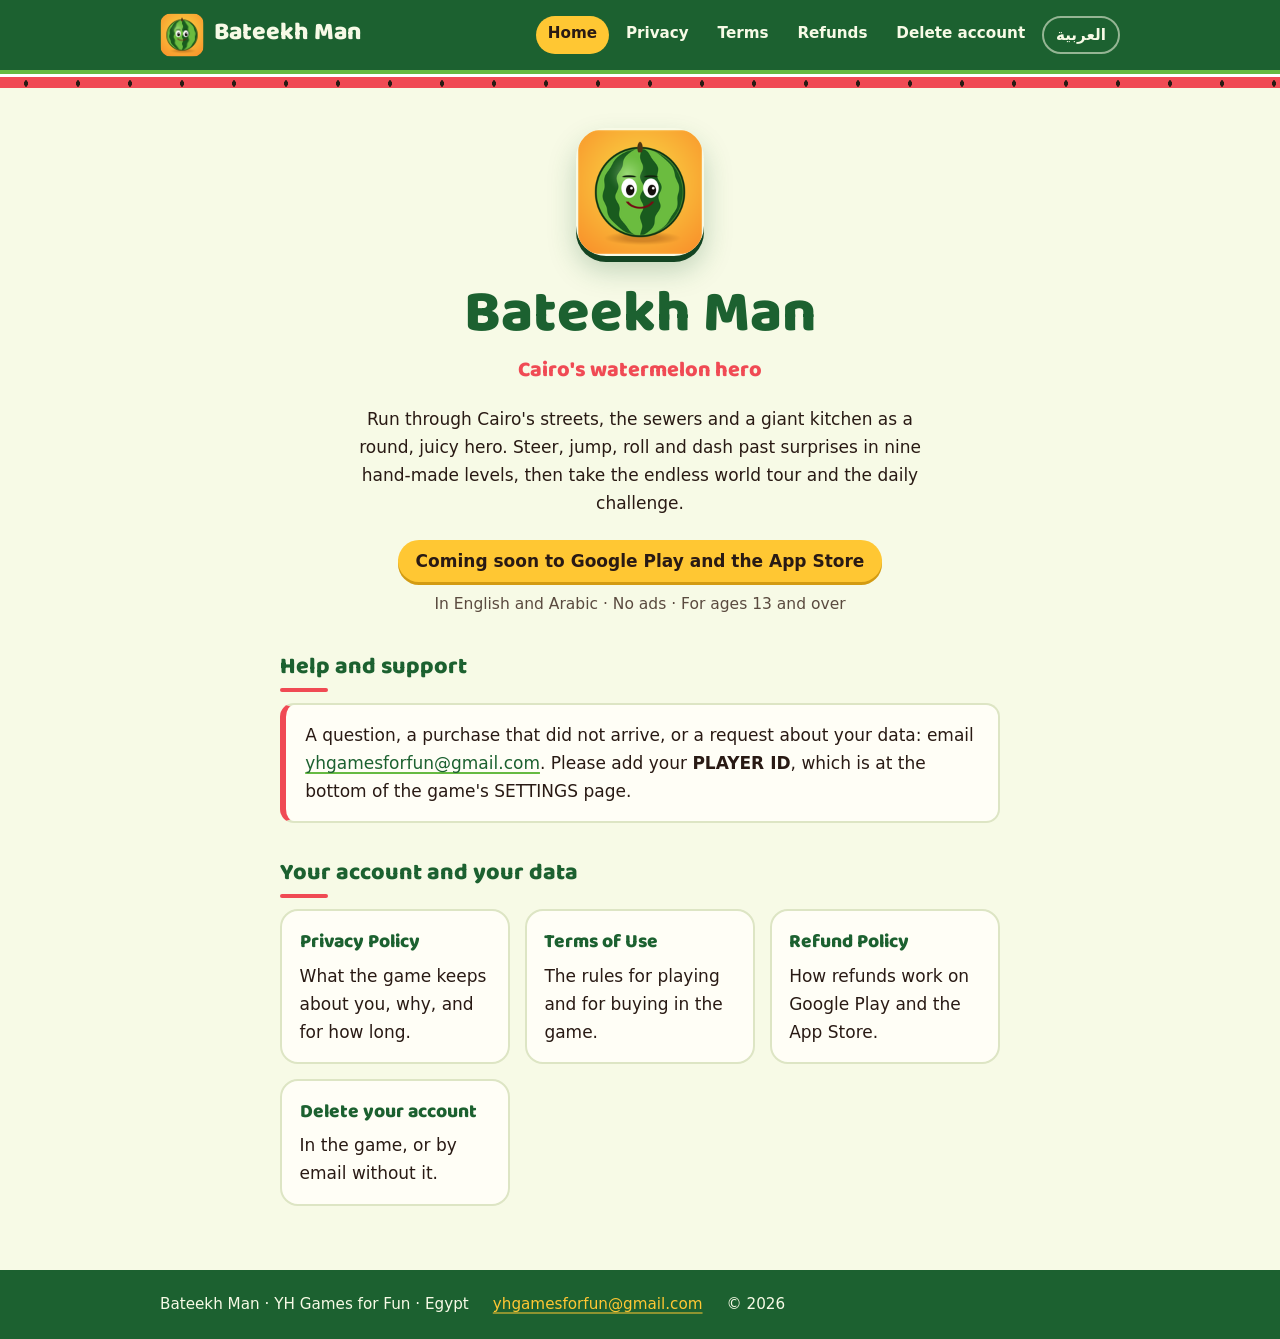
==== index.html @ d16fdac5 "Bateekh Man website: home, privacy, terms, refunds and account deletion (English and Arabic)" ====
<!doctype html>
<!-- Bateekh Man's home page (written by hand; the legal pages are built by Site/publish.py). Keep ar/index.html saying the same. -->
<html lang="en" dir="ltr">
<head>
<meta charset="utf-8">
<meta name="viewport" content="width=device-width, initial-scale=1">
<meta http-equiv="Content-Security-Policy" content="default-src 'none'; style-src 'self'; font-src 'self'; img-src 'self'; base-uri 'none'; form-action 'none'">
<meta name="referrer" content="no-referrer">
<title>Bateekh Man · Cairo's watermelon hero</title>
<meta name="description" content="Bateekh Man is a runner game from Egypt: run Cairo's streets, the sewers and a giant kitchen as a watermelon hero. Support, privacy and account deletion.">
<meta name="theme-color" content="#1c6130">
<link rel="canonical" href="https://youssef-haitham.github.io/bateekhman/">
<link rel="alternate" hreflang="en" href="https://youssef-haitham.github.io/bateekhman/">
<link rel="alternate" hreflang="ar" href="https://youssef-haitham.github.io/bateekhman/ar/">
<link rel="alternate" hreflang="x-default" href="https://youssef-haitham.github.io/bateekhman/">
<link rel="icon" type="image/png" sizes="32x32" href="img/favicon-32.png">
<link rel="apple-touch-icon" href="img/icon-192.png">
<link rel="stylesheet" href="style.css">
</head>
<body>
<a class="skip" href="#main">Skip to content</a>
<header class="top">
  <div class="top-in">
    <a class="brand" href="index.html"><img src="img/icon-192.png" alt="" width="44" height="44">Bateekh Man</a>
    <nav class="nav" aria-label="Site">
      <a href="index.html" aria-current="page">Home</a>
      <a href="privacy.html">Privacy</a>
      <a href="terms.html">Terms</a>
      <a href="refunds.html">Refunds</a>
      <a href="delete-account.html">Delete account</a>
      <a class="lang" href="ar/index.html" hreflang="ar" lang="ar">العربية</a>
    </nav>
  </div>
  <div class="slice" aria-hidden="true"></div>
</header>
<main id="main">
<section class="hero">
<img src="img/icon-192.png" alt="Bateekh Man's icon: a smiling watermelon" width="128" height="128">
<h1>Bateekh Man</h1>
<p class="tag">Cairo's watermelon hero</p>
<p class="intro">Run through Cairo's streets, the sewers and a giant kitchen as a round, juicy hero. Steer, jump, roll and dash past surprises in nine hand-made levels, then take the endless world tour and the daily challenge.</p>
<p class="soon">Coming soon to Google&nbsp;Play and the App&nbsp;Store</p>
<p class="facts">In English and Arabic · No ads · For ages 13&nbsp;and&nbsp;over</p>
</section>

<h2>Help and support</h2>
<p class="support">A question, a purchase that did not arrive, or a request about your data: email <a href="mailto:yhgamesforfun@gmail.com">yhgamesforfun@gmail.com</a>. Please add your <strong>PLAYER ID</strong>, which is at the bottom of the game's SETTINGS page.</p>

<h2>Your account and your data</h2>
<div class="cards">
<a class="card" href="privacy.html"><b>Privacy Policy</b>What the game keeps about you, why, and for how long.</a>
<a class="card" href="terms.html"><b>Terms of Use</b>The rules for playing and for buying in the game.</a>
<a class="card" href="refunds.html"><b>Refund Policy</b>How refunds work on Google&nbsp;Play and the App&nbsp;Store.</a>
<a class="card" href="delete-account.html"><b>Delete your account</b>In the game, or by email without it.</a>
</div>
</main>
<footer class="foot">
  <div class="foot-in">
    <span>Bateekh Man · YH Games for Fun · Egypt</span>
    <a href="mailto:yhgamesforfun@gmail.com">yhgamesforfun@gmail.com</a>
    <span>© 2026</span>
  </div>
</footer>
</body>
</html>
---- style.css ----
/* Bateekh Man's website: one stylesheet for the English pages and the Arabic ones (right to left).
   The colours are the game's own (Game/Assets/Scripts/Candy.cs): the rind's dark green, leaf green, the flesh's red and its pink,
   sun yellow, cream and a seed's dark. Nothing is loaded from another site: the font file sits next to this one. */

@font-face {
  font-family: "Baloo Bhaijaan 2";
  src: url("fonts/BalooBhaijaan2-ExtraBold.ttf") format("truetype");
  font-weight: 800;
  font-style: normal;
  font-display: swap;
}

:root {
  --rind: #1c6130;
  --rind-dark: #134422;
  --leaf: #66ba42;
  --flesh: #f04a54;
  --flesh-ink: #c22a35;           /* the flesh's red, dark enough for small text on cream */
  --blush: #ff8f94;
  --sun: #ffc733;
  --cream: #f7fae6;
  --seed: #291a14;
  --paper: #fffef6;
  --line: #dde5c4;
  --text: #291a14;
  --soft: #5a4a3f;
  --display: "Baloo Bhaijaan 2", "Segoe UI", system-ui, sans-serif;
  --body: system-ui, -apple-system, "Segoe UI", Roboto, "Noto Sans", "Helvetica Neue", Arial, sans-serif;
  --body-ar: "Segoe UI", Tahoma, "Noto Sans Arabic", "Noto Naskh Arabic", "Geeza Pro", "Arabic UI Text", Arial, sans-serif;
  color-scheme: light;
}

* { box-sizing: border-box; }

html { -webkit-text-size-adjust: 100%; text-size-adjust: 100%; }

body {
  margin: 0;
  background: var(--cream);
  color: var(--text);
  font: 400 1.0625rem/1.65 var(--body);
}

html[lang="ar"] body { font-family: var(--body-ar); font-size: 1.125rem; line-height: 1.85; }

/* ---------------------------------------------------------------- the top: the rind, then a slice's white and red with seeds */

.skip {
  position: absolute;
  inset-inline-start: 1rem;
  top: -4rem;
  z-index: 2;
  background: var(--sun);
  color: var(--seed);
  padding: .5rem 1rem;
  border-radius: 999px;
  font-weight: 700;
}
.skip:focus { top: 1rem; }

.top { background: var(--rind); color: var(--cream); }

.top-in {
  max-width: 62rem;
  margin: 0 auto;
  padding: .8rem 1rem;
  display: flex;
  flex-wrap: wrap;
  align-items: center;
  gap: .6rem 1.2rem;
}

.brand {
  display: inline-flex;
  align-items: center;
  gap: .65rem;
  color: var(--cream);
  text-decoration: none;
  font-family: var(--display);
  font-weight: 800;
  font-size: 1.55rem;
  line-height: 1;
}
.brand img { width: 44px; height: 44px; border-radius: 12px; }

.nav { display: flex; flex-wrap: wrap; gap: .3rem; margin-inline-start: auto; }

.nav a {
  color: var(--cream);
  text-decoration: none;
  padding: .3rem .75rem;
  border-radius: 999px;
  font-weight: 600;
  font-size: .95rem;
  line-height: 1.6;
}
.nav a:hover { background: rgba(255, 255, 255, .14); color: #fff; }
.nav a[aria-current="page"] { background: var(--sun); color: var(--seed); }
.nav .lang { border: 2px solid rgba(247, 250, 230, .55); }

.slice {
  position: relative;
  height: 18px;
  background: linear-gradient(to bottom, var(--leaf) 0 4px, #fff 4px 7px, var(--flesh) 7px 100%);
}
.slice::after {
  content: "";
  position: absolute;
  inset: 9px 0 0;
  background: radial-gradient(2px 3.5px at 50% 50%, var(--seed) 85%, transparent 100%) 0 0 / 52px 9px repeat-x;
}

/* ---------------------------------------------------------------- the page */

main {
  max-width: 47rem;
  margin: 0 auto;
  padding: 2rem 1rem 3rem;
  overflow-wrap: break-word;
}

h1, h2, h3 {
  font-family: var(--display);
  font-weight: 800;
  color: var(--rind);
  line-height: 1.25;
}
h1 { font-size: clamp(1.9rem, 6vw, 2.6rem); margin: .2rem 0 .5rem; }
h2 { font-size: 1.45rem; margin: 2.3rem 0 .7rem; }
h2::after {
  content: "";
  display: block;
  width: 3rem;
  height: 4px;
  margin-top: .3rem;
  border-radius: 2px;
  background: var(--flesh);
}

p, ul, ol { margin: 0 0 1rem; }
ul, ol { padding-inline-start: 1.4rem; }
li { margin: .35rem 0; }
li::marker { color: var(--flesh); font-weight: 700; }
html[lang="ar"] ol { list-style-type: arabic-indic; }
strong { font-weight: 700; color: var(--seed); }

a {
  color: var(--rind);
  text-decoration-color: var(--leaf);
  text-decoration-thickness: 2px;
  text-underline-offset: 3px;
  overflow-wrap: anywhere;
}
a:hover { color: var(--flesh-ink); text-decoration-color: var(--flesh); }
a:focus-visible { outline: 3px solid var(--sun); outline-offset: 2px; border-radius: 4px; }

.table {
  overflow-x: auto;
  margin: 0 0 1.4rem;
  border: 2px solid var(--line);
  border-radius: 14px;
  background: var(--paper);
}
table { width: 100%; border-collapse: collapse; font-size: .97rem; }
th, td { text-align: start; vertical-align: top; padding: .65rem .85rem; border-bottom: 1px solid var(--line); }
th { background: var(--rind); color: var(--cream); font-weight: 700; }
tr:last-child td { border-bottom: 0; }
td:first-child { width: 50%; }

/* on a phone each row is a card, each cell under its column's name (publish.py writes the name into data-label) */
@media (max-width: 36rem) {
  .table { border: 0; background: none; overflow: visible; border-radius: 0; }
  .table table, .table tbody, .table tr, .table td { display: block; width: auto; }
  .table thead { position: absolute; width: 1px; height: 1px; overflow: hidden; clip: rect(0 0 0 0); white-space: nowrap; }
  .table tr { margin: 0 0 .8rem; border: 2px solid var(--line); border-radius: 14px; background: var(--paper); overflow: hidden; }
  .table td { border: 0; padding: .6rem .9rem; }
  .table td + td { border-top: 1px dashed var(--line); }
  .table td::before {
    content: attr(data-label);
    display: block;
    margin-bottom: .1rem;
    font-family: var(--display);
    font-weight: 800;
    font-size: .85rem;
    color: var(--flesh-ink);
  }
  td:first-child { width: auto; }
}

/* ---------------------------------------------------------------- the home page */

.hero { text-align: center; padding-top: .5rem; }
.hero img {
  width: 128px;
  height: 128px;
  border-radius: 30px;
  box-shadow: 0 6px 0 var(--rind-dark), 0 14px 28px rgba(28, 97, 48, .25);
}
.hero h1 { font-size: clamp(2.5rem, 10vw, 3.7rem); margin: 1rem 0 0; }
.tag { font-family: var(--display); font-weight: 800; color: var(--flesh); font-size: 1.35rem; margin: 0 0 1rem; }
.hero .intro { max-width: 36rem; margin-inline: auto; }

.soon {
  display: inline-block;
  margin: .4rem 0 .6rem;
  padding: .45rem 1.1rem;
  border-radius: 999px;
  background: var(--sun);
  color: var(--seed);
  font-weight: 700;
  box-shadow: 0 3px 0 #d39b12;
}
.facts { color: var(--soft); font-size: .97rem; }

.support {
  background: var(--paper);
  border: 2px solid var(--line);
  border-inline-start: 6px solid var(--flesh);
  border-radius: 14px;
  padding: 1rem 1.2rem;
}

.cards {
  display: grid;
  grid-template-columns: repeat(auto-fit, minmax(13rem, 1fr));
  gap: .9rem;
  margin: 0 0 1rem;
}
.card {
  display: block;
  padding: 1rem 1.1rem;
  border: 2px solid var(--line);
  border-radius: 18px;
  background: var(--paper);
  color: var(--text);
  text-decoration: none;
  overflow-wrap: normal;
}
.card b { display: block; font-family: var(--display); font-weight: 800; color: var(--rind); font-size: 1.2rem; margin-bottom: .2rem; }
.card:hover { border-color: var(--leaf); color: var(--text); }
.card:hover b { color: var(--rind); }

/* ---------------------------------------------------------------- the foot */

.foot { background: var(--rind); color: var(--cream); }
.foot-in {
  max-width: 62rem;
  margin: 0 auto;
  padding: 1.4rem 1rem;
  display: flex;
  flex-wrap: wrap;
  gap: .4rem 1.5rem;
  font-size: .95rem;
}
.foot a { color: var(--sun); text-decoration-color: rgba(255, 199, 51, .5); }
.foot a:hover { color: #fff; text-decoration-color: #fff; }
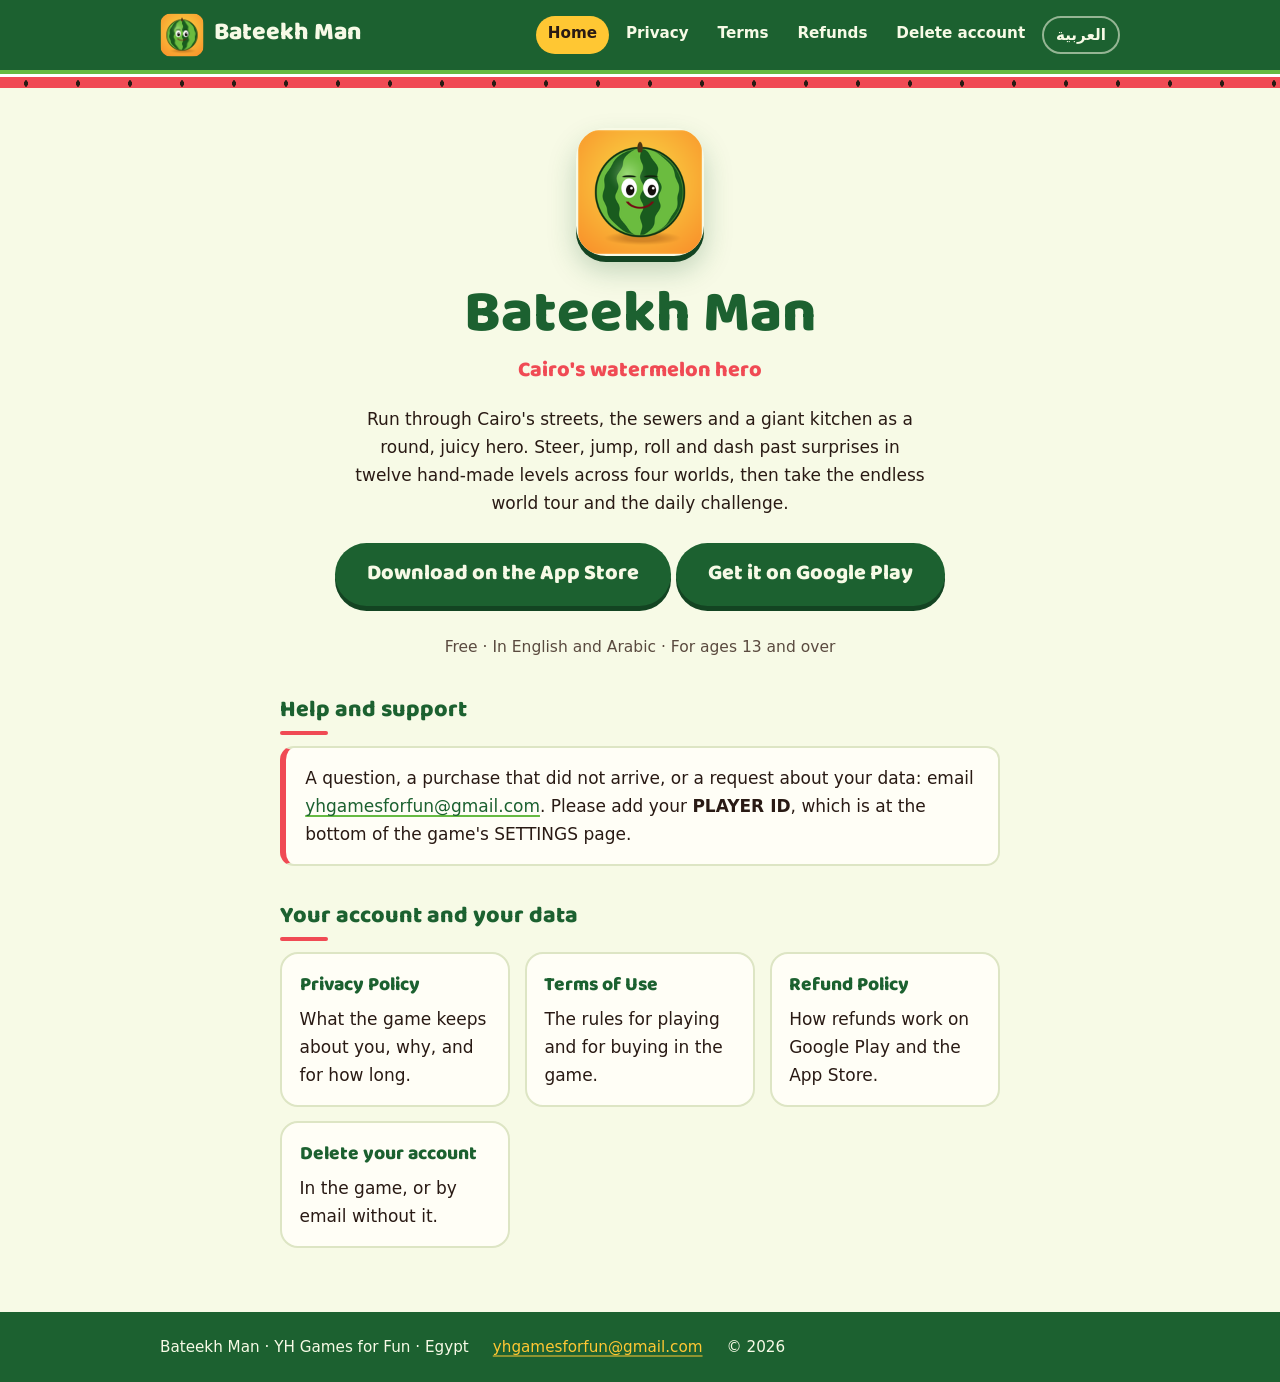
==== commit c79ef56f: "Download buttons for both stores on the home and get pages; out now (not coming soon), twelve levels" ====
--- a/index.html
+++ b/index.html
@@ -38,9 +38,9 @@
 <img src="img/icon-192.png" alt="Bateekh Man's icon: a smiling watermelon" width="128" height="128">
 <h1>Bateekh Man</h1>
 <p class="tag">Cairo's watermelon hero</p>
-<p class="intro">Run through Cairo's streets, the sewers and a giant kitchen as a round, juicy hero. Steer, jump, roll and dash past surprises in nine hand-made levels, then take the endless world tour and the daily challenge.</p>
-<p class="soon">Coming soon to Google&nbsp;Play and the App&nbsp;Store</p>
-<p class="facts">In English and Arabic · No ads · For ages 13&nbsp;and&nbsp;over</p>
+<p class="intro">Run through Cairo's streets, the sewers and a giant kitchen as a round, juicy hero. Steer, jump, roll and dash past surprises in twelve hand-made levels across four worlds, then take the endless world tour and the daily challenge.</p>
+<p class="stores"><a class="store-btn" href="https://apps.apple.com/app/id6834197974">Download on the App Store</a> <a class="store-btn" href="https://play.google.com/store/apps/details?id=com.yhgamesforfun.bateekhman">Get it on Google Play</a></p>
+<p class="facts">Free · In English and Arabic · For ages 13&nbsp;and&nbsp;over</p>
 </section>
 
 <h2>Help and support</h2>
--- a/style.css
+++ b/style.css
@@ -254,3 +254,30 @@
 }
 .foot a { color: var(--sun); text-decoration-color: rgba(255, 199, 51, .5); }
 .foot a:hover { color: #fff; text-decoration-color: #fff; }
+
+/* ---------------------------------------------------------------- get.html: where the ads send people (one tap to the store) */
+
+.get { text-align: center; }
+.get .shot {
+  display: block;
+  width: 100%;
+  max-width: 40rem;
+  height: auto;
+  margin: 1.2rem auto;
+  border-radius: 18px;
+  box-shadow: 0 6px 0 var(--rind-dark), 0 14px 28px rgba(28, 97, 48, .25);
+}
+.store-btn {
+  display: inline-block;
+  margin: .6rem 0 .8rem;
+  padding: .85rem 2rem;
+  border-radius: 999px;
+  background: var(--rind);
+  color: var(--cream);
+  font-family: var(--display);
+  font-weight: 800;
+  font-size: 1.35rem;
+  text-decoration: none;
+  box-shadow: 0 5px 0 var(--rind-dark);
+}
+.store-btn:hover, .store-btn:focus-visible { background: var(--leaf); color: var(--seed); }
